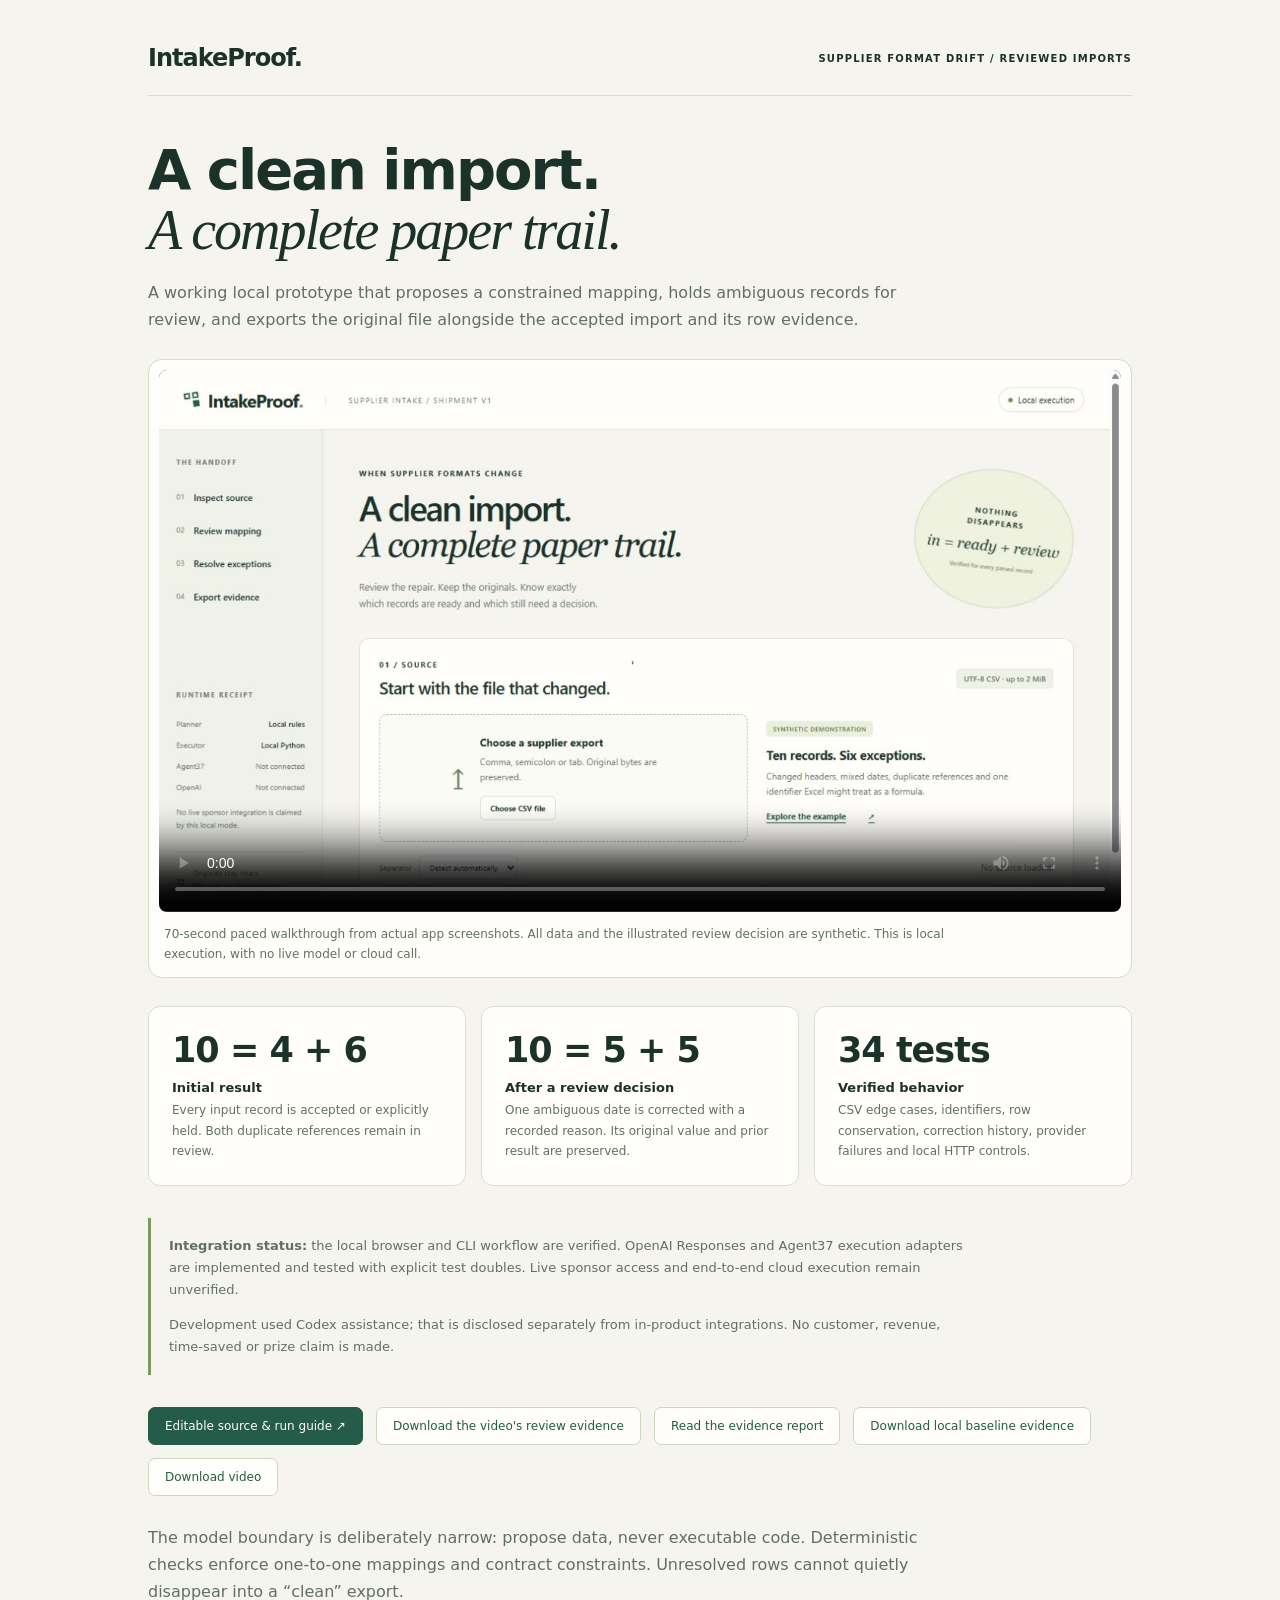
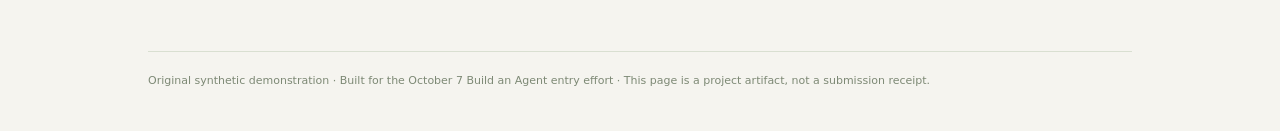
==== docs/index.html @ 874fb543 "Build IntakeProof local workflow with reviewed evidence and bounded provider adapters" ====
<!doctype html>
<html lang="en"><head><meta charset="utf-8"><meta name="viewport" content="width=device-width,initial-scale=1"><title>IntakeProof — demo and evidence</title><style>
:root{font-family:"Segoe UI",system-ui,sans-serif;color:#1b322a;background:#f5f4ef}*{box-sizing:border-box}body{max-width:1040px;margin:0 auto;padding:44px 28px}header{display:flex;justify-content:space-between;align-items:center;font-size:13px;padding-bottom:23px;border-bottom:1px solid #d9dfd1}.brand{font-size:24px;font-weight:750;letter-spacing:-1px}a{color:#245c49;text-underline-offset:4px}h1{font-size:clamp(34px,5vw,56px);line-height:1.07;letter-spacing:-2px;max-width:760px;margin:44px 0 18px}h1 em{font-family:Georgia,serif;font-weight:400}p{line-height:1.7;max-width:800px;color:#61715f}.tag{font-size:10px;letter-spacing:1.2px;font-weight:700}.player{border:1px solid #d2ddc7;border-radius:14px;background:#fffefa;padding:10px;margin-top:26px}video{display:block;width:100%;border-radius:8px;background:#172e25}.caption{font-size:12px;margin:12px 5px 3px}.grid{display:grid;grid-template-columns:repeat(3,1fr);gap:15px;margin:28px 0}.card{background:#fffefa;border:1px solid #d9dfd1;border-radius:12px;padding:23px}.card strong{display:block;font-size:35px;letter-spacing:-1px}.card h2{font-size:13px;margin:10px 0 5px}.card p{font-size:12px;margin:0}.status{border-left:3px solid #7c995e;padding:4px 18px;margin:32px 0}.status p{font-size:13px}.links{display:flex;flex-wrap:wrap;gap:13px;margin:28px 0}.links a{border:1px solid #ccd6c0;border-radius:7px;padding:11px 16px;font-size:12px;text-decoration:none;background:#fffefa}.links a:first-child{background:#245c49;color:white;border-color:#245c49}footer{border-top:1px solid #d9dfd1;padding-top:22px;margin-top:45px;font-size:11px;color:#7d8975}@media(max-width:650px){body{padding:25px 18px}.grid{grid-template-columns:1fr}.card{padding:18px}.card strong{font-size:29px}.links{flex-direction:column}header .tag{font-size:8px;max-width:130px;text-align:right}}
</style></head><body>
<header><span class="brand">IntakeProof.</span><span class="tag">SUPPLIER FORMAT DRIFT / REVIEWED IMPORTS</span></header>
<h1>A clean import.<br><em>A complete paper trail.</em></h1>
<p>A working local prototype that proposes a constrained mapping, holds ambiguous records for review, and exports the original file alongside the accepted import and its row evidence.</p>
<div class="player"><video controls preload="metadata" poster="assets/start.jpg"><source src="demo.mp4" type="video/mp4">Your browser cannot play this video. <a href="demo.mp4">Download the walkthrough.</a></video><p class="caption">70-second paced walkthrough from actual app screenshots. All data and the illustrated review decision are synthetic. This is local execution, with no live model or cloud call.</p></div>
<div class="grid"><div class="card"><strong>10 = 4 + 6</strong><h2>Initial result</h2><p>Every input record is accepted or explicitly held. Both duplicate references remain in review.</p></div><div class="card"><strong>10 = 5 + 5</strong><h2>After a review decision</h2><p>One ambiguous date is corrected with a recorded reason. Its original value and prior result are preserved.</p></div><div class="card"><strong>34 tests</strong><h2>Verified behavior</h2><p>CSV edge cases, identifiers, row conservation, correction history, provider failures and local HTTP controls.</p></div></div>
<div class="status"><p><strong>Integration status:</strong> the local browser and CLI workflow are verified. OpenAI Responses and Agent37 execution adapters are implemented and tested with explicit test doubles. Live sponsor access and end-to-end cloud execution remain unverified.</p><p>Development used Codex assistance; that is disclosed separately from in-product integrations. No customer, revenue, time-saved or prize claim is made.</p></div>
<div class="links"><a href="https://github.com/hera-user/intakeproof">Editable source & run guide ↗</a><a href="assets/reviewed-evidence.zip">Download the video's review evidence</a><a href="assets/report.html">Read the evidence report</a><a href="assets/baseline-evidence.zip">Download local baseline evidence</a><a href="demo.mp4">Download video</a></div>
<p>The model boundary is deliberately narrow: propose data, never executable code. Deterministic checks enforce one-to-one mappings and contract constraints. Unresolved rows cannot quietly disappear into a “clean” export.</p>
<footer>Original synthetic demonstration · Built for the October 7 Build an Agent entry effort · This page is a project artifact, not a submission receipt.</footer>
</body></html>
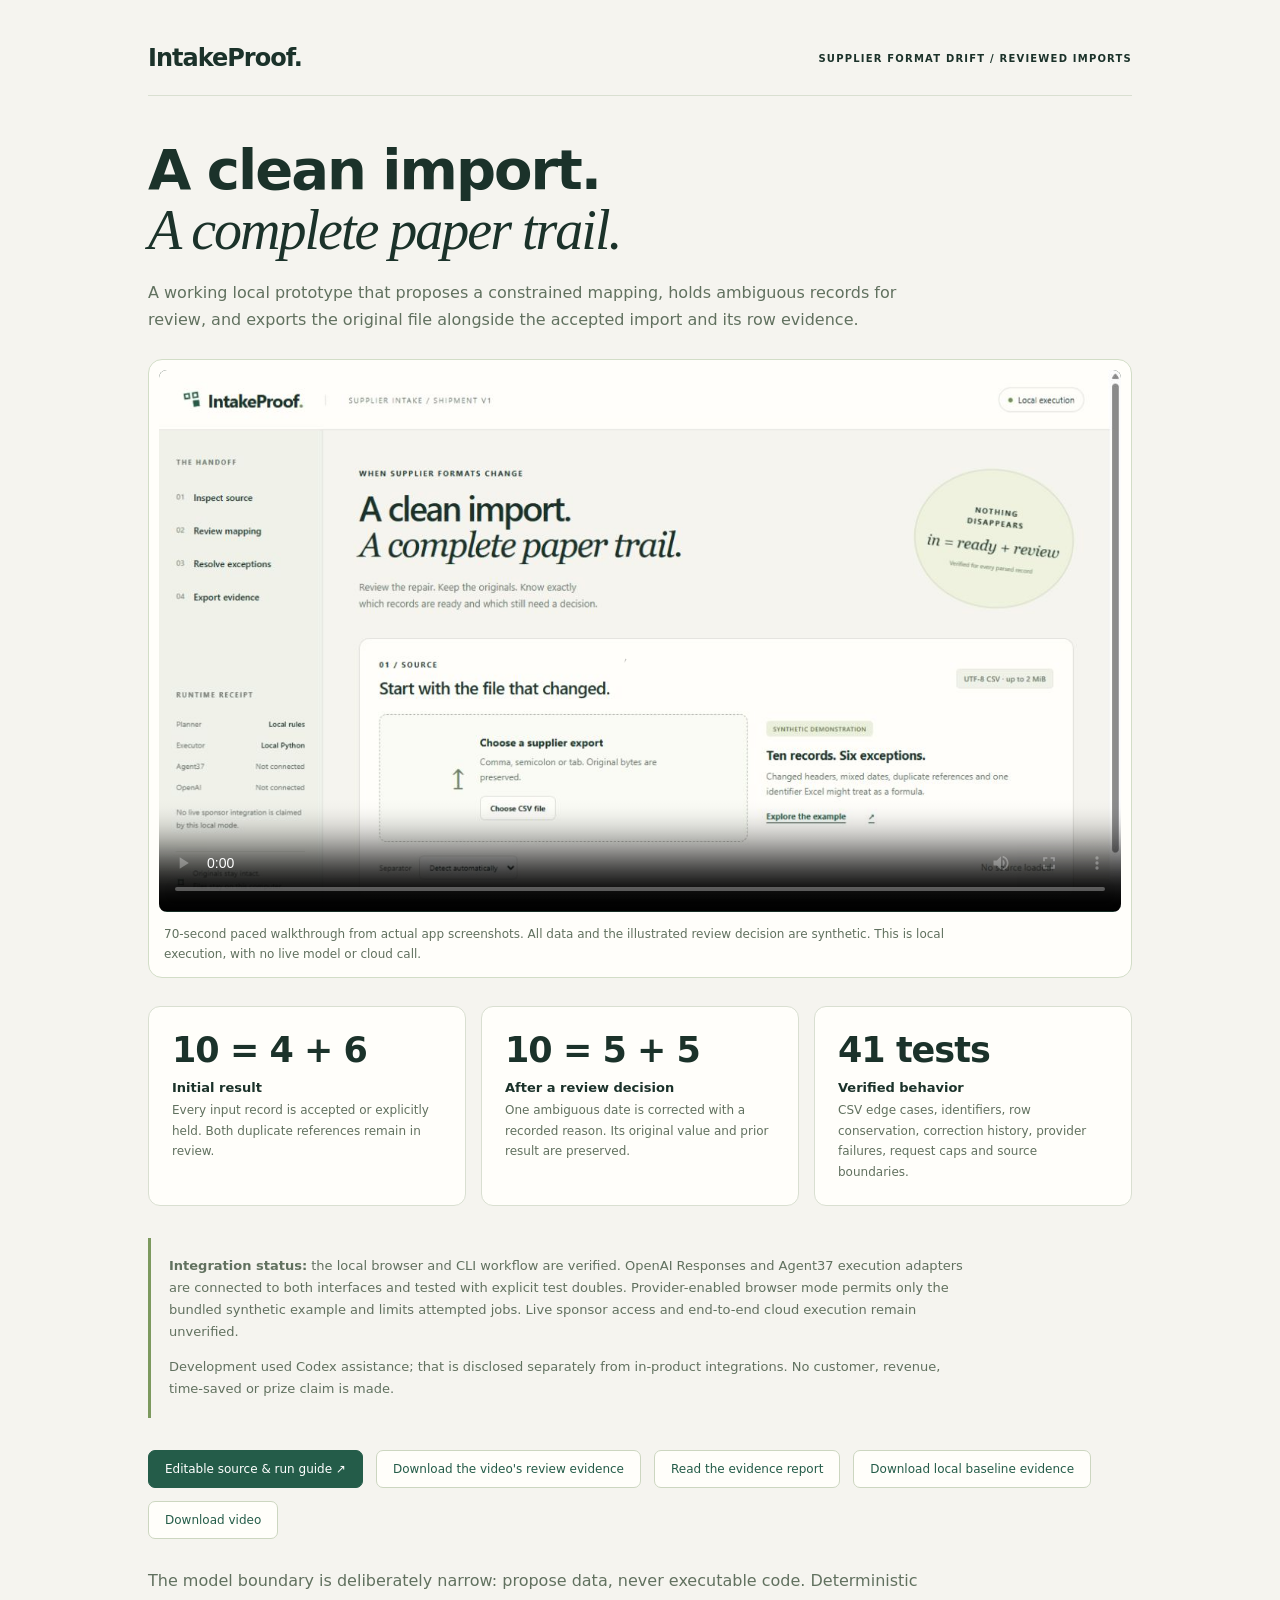
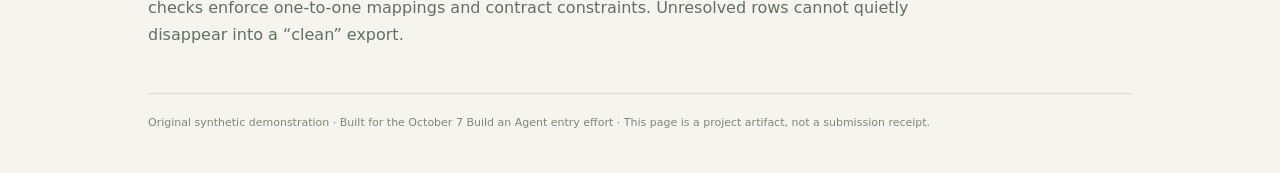
==== commit 53825ef6: "Connect bounded provider execution to the browser review flow" ====
--- a/docs/index.html
+++ b/docs/index.html
@@ -6,8 +6,8 @@
 <h1>A clean import.<br><em>A complete paper trail.</em></h1>
 <p>A working local prototype that proposes a constrained mapping, holds ambiguous records for review, and exports the original file alongside the accepted import and its row evidence.</p>
 <div class="player"><video controls preload="metadata" poster="assets/start.jpg"><source src="demo.mp4" type="video/mp4">Your browser cannot play this video. <a href="demo.mp4">Download the walkthrough.</a></video><p class="caption">70-second paced walkthrough from actual app screenshots. All data and the illustrated review decision are synthetic. This is local execution, with no live model or cloud call.</p></div>
-<div class="grid"><div class="card"><strong>10 = 4 + 6</strong><h2>Initial result</h2><p>Every input record is accepted or explicitly held. Both duplicate references remain in review.</p></div><div class="card"><strong>10 = 5 + 5</strong><h2>After a review decision</h2><p>One ambiguous date is corrected with a recorded reason. Its original value and prior result are preserved.</p></div><div class="card"><strong>34 tests</strong><h2>Verified behavior</h2><p>CSV edge cases, identifiers, row conservation, correction history, provider failures and local HTTP controls.</p></div></div>
-<div class="status"><p><strong>Integration status:</strong> the local browser and CLI workflow are verified. OpenAI Responses and Agent37 execution adapters are implemented and tested with explicit test doubles. Live sponsor access and end-to-end cloud execution remain unverified.</p><p>Development used Codex assistance; that is disclosed separately from in-product integrations. No customer, revenue, time-saved or prize claim is made.</p></div>
+<div class="grid"><div class="card"><strong>10 = 4 + 6</strong><h2>Initial result</h2><p>Every input record is accepted or explicitly held. Both duplicate references remain in review.</p></div><div class="card"><strong>10 = 5 + 5</strong><h2>After a review decision</h2><p>One ambiguous date is corrected with a recorded reason. Its original value and prior result are preserved.</p></div><div class="card"><strong>41 tests</strong><h2>Verified behavior</h2><p>CSV edge cases, identifiers, row conservation, correction history, provider failures, request caps and source boundaries.</p></div></div>
+<div class="status"><p><strong>Integration status:</strong> the local browser and CLI workflow are verified. OpenAI Responses and Agent37 execution adapters are connected to both interfaces and tested with explicit test doubles. Provider-enabled browser mode permits only the bundled synthetic example and limits attempted jobs. Live sponsor access and end-to-end cloud execution remain unverified.</p><p>Development used Codex assistance; that is disclosed separately from in-product integrations. No customer, revenue, time-saved or prize claim is made.</p></div>
 <div class="links"><a href="https://github.com/hera-user/intakeproof">Editable source & run guide ↗</a><a href="assets/reviewed-evidence.zip">Download the video's review evidence</a><a href="assets/report.html">Read the evidence report</a><a href="assets/baseline-evidence.zip">Download local baseline evidence</a><a href="demo.mp4">Download video</a></div>
 <p>The model boundary is deliberately narrow: propose data, never executable code. Deterministic checks enforce one-to-one mappings and contract constraints. Unresolved rows cannot quietly disappear into a “clean” export.</p>
 <footer>Original synthetic demonstration · Built for the October 7 Build an Agent entry effort · This page is a project artifact, not a submission receipt.</footer>
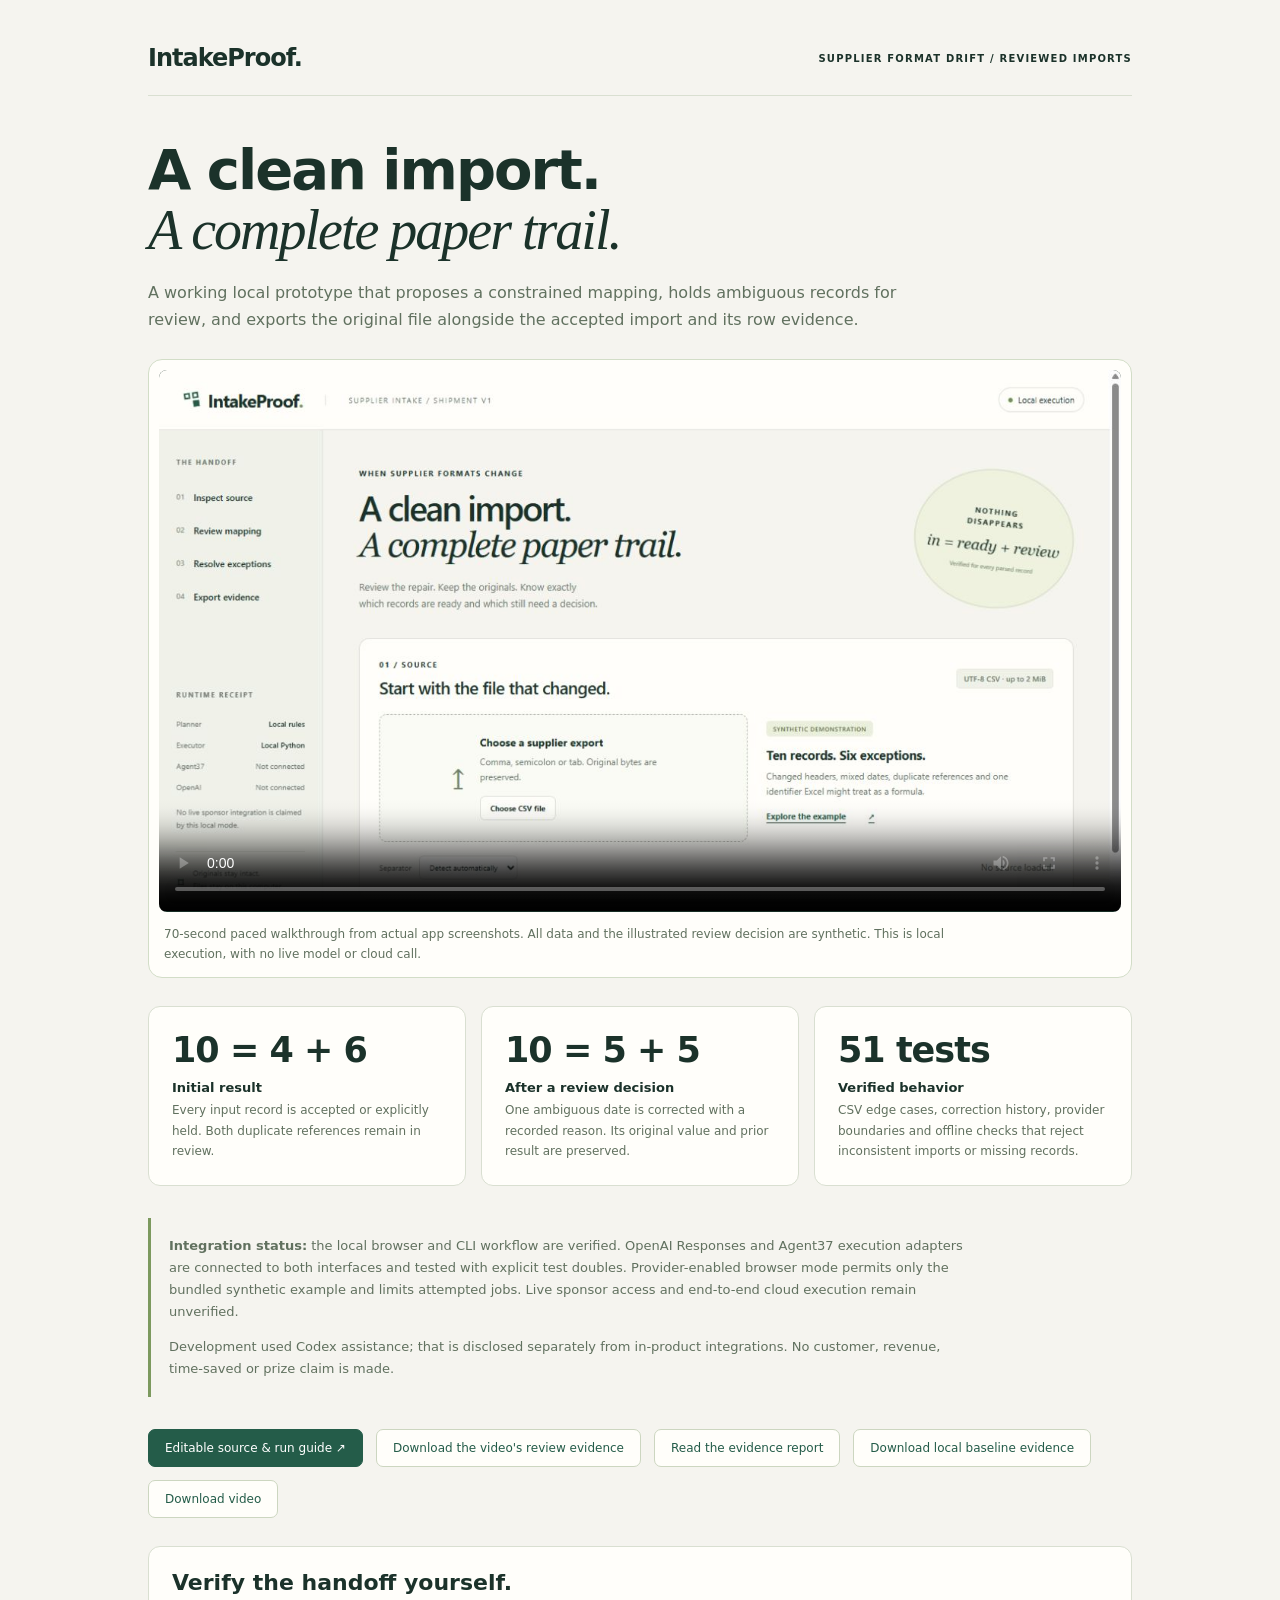
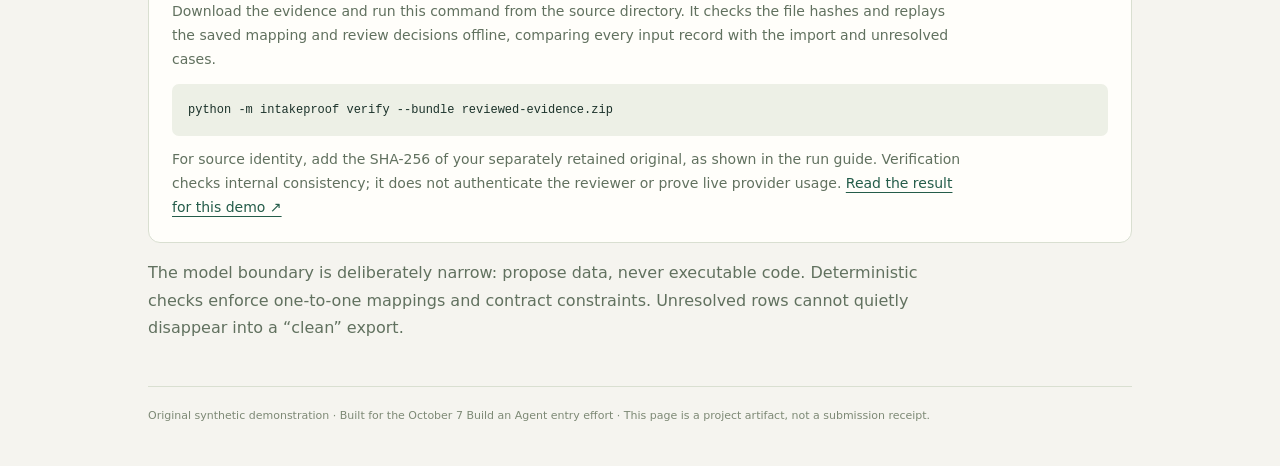
==== commit 5764b919: "Verify exported evidence through offline replay" ====
--- a/docs/index.html
+++ b/docs/index.html
@@ -1,14 +1,15 @@
 <!doctype html>
 <html lang="en"><head><meta charset="utf-8"><meta name="viewport" content="width=device-width,initial-scale=1"><title>IntakeProof — demo and evidence</title><style>
 :root{font-family:"Segoe UI",system-ui,sans-serif;color:#1b322a;background:#f5f4ef}*{box-sizing:border-box}body{max-width:1040px;margin:0 auto;padding:44px 28px}header{display:flex;justify-content:space-between;align-items:center;font-size:13px;padding-bottom:23px;border-bottom:1px solid #d9dfd1}.brand{font-size:24px;font-weight:750;letter-spacing:-1px}a{color:#245c49;text-underline-offset:4px}h1{font-size:clamp(34px,5vw,56px);line-height:1.07;letter-spacing:-2px;max-width:760px;margin:44px 0 18px}h1 em{font-family:Georgia,serif;font-weight:400}p{line-height:1.7;max-width:800px;color:#61715f}.tag{font-size:10px;letter-spacing:1.2px;font-weight:700}.player{border:1px solid #d2ddc7;border-radius:14px;background:#fffefa;padding:10px;margin-top:26px}video{display:block;width:100%;border-radius:8px;background:#172e25}.caption{font-size:12px;margin:12px 5px 3px}.grid{display:grid;grid-template-columns:repeat(3,1fr);gap:15px;margin:28px 0}.card{background:#fffefa;border:1px solid #d9dfd1;border-radius:12px;padding:23px}.card strong{display:block;font-size:35px;letter-spacing:-1px}.card h2{font-size:13px;margin:10px 0 5px}.card p{font-size:12px;margin:0}.status{border-left:3px solid #7c995e;padding:4px 18px;margin:32px 0}.status p{font-size:13px}.links{display:flex;flex-wrap:wrap;gap:13px;margin:28px 0}.links a{border:1px solid #ccd6c0;border-radius:7px;padding:11px 16px;font-size:12px;text-decoration:none;background:#fffefa}.links a:first-child{background:#245c49;color:white;border-color:#245c49}footer{border-top:1px solid #d9dfd1;padding-top:22px;margin-top:45px;font-size:11px;color:#7d8975}@media(max-width:650px){body{padding:25px 18px}.grid{grid-template-columns:1fr}.card{padding:18px}.card strong{font-size:29px}.links{flex-direction:column}header .tag{font-size:8px;max-width:130px;text-align:right}}
-</style></head><body>
+.verification h2{font-size:22px;margin-top:0}.verification p{font-size:14px}.verification pre{padding:16px;background:#edf0e6;border-radius:7px;white-space:pre-wrap;overflow-wrap:anywhere;font-size:12px;line-height:1.7}</style></head><body>
 <header><span class="brand">IntakeProof.</span><span class="tag">SUPPLIER FORMAT DRIFT / REVIEWED IMPORTS</span></header>
 <h1>A clean import.<br><em>A complete paper trail.</em></h1>
 <p>A working local prototype that proposes a constrained mapping, holds ambiguous records for review, and exports the original file alongside the accepted import and its row evidence.</p>
 <div class="player"><video controls preload="metadata" poster="assets/start.jpg"><source src="demo.mp4" type="video/mp4">Your browser cannot play this video. <a href="demo.mp4">Download the walkthrough.</a></video><p class="caption">70-second paced walkthrough from actual app screenshots. All data and the illustrated review decision are synthetic. This is local execution, with no live model or cloud call.</p></div>
-<div class="grid"><div class="card"><strong>10 = 4 + 6</strong><h2>Initial result</h2><p>Every input record is accepted or explicitly held. Both duplicate references remain in review.</p></div><div class="card"><strong>10 = 5 + 5</strong><h2>After a review decision</h2><p>One ambiguous date is corrected with a recorded reason. Its original value and prior result are preserved.</p></div><div class="card"><strong>41 tests</strong><h2>Verified behavior</h2><p>CSV edge cases, identifiers, row conservation, correction history, provider failures, request caps and source boundaries.</p></div></div>
+<div class="grid"><div class="card"><strong>10 = 4 + 6</strong><h2>Initial result</h2><p>Every input record is accepted or explicitly held. Both duplicate references remain in review.</p></div><div class="card"><strong>10 = 5 + 5</strong><h2>After a review decision</h2><p>One ambiguous date is corrected with a recorded reason. Its original value and prior result are preserved.</p></div><div class="card"><strong>51 tests</strong><h2>Verified behavior</h2><p>CSV edge cases, correction history, provider boundaries and offline checks that reject inconsistent imports or missing records.</p></div></div>
 <div class="status"><p><strong>Integration status:</strong> the local browser and CLI workflow are verified. OpenAI Responses and Agent37 execution adapters are connected to both interfaces and tested with explicit test doubles. Provider-enabled browser mode permits only the bundled synthetic example and limits attempted jobs. Live sponsor access and end-to-end cloud execution remain unverified.</p><p>Development used Codex assistance; that is disclosed separately from in-product integrations. No customer, revenue, time-saved or prize claim is made.</p></div>
 <div class="links"><a href="https://github.com/hera-user/intakeproof">Editable source & run guide ↗</a><a href="assets/reviewed-evidence.zip">Download the video's review evidence</a><a href="assets/report.html">Read the evidence report</a><a href="assets/baseline-evidence.zip">Download local baseline evidence</a><a href="demo.mp4">Download video</a></div>
+<section class="card verification"><h2>Verify the handoff yourself.</h2><p>Download the evidence and run this command from the source directory. It checks the file hashes and replays the saved mapping and review decisions offline, comparing every input record with the import and unresolved cases.</p><pre><code>python -m intakeproof verify --bundle reviewed-evidence.zip</code></pre><p>For source identity, add the SHA-256 of your separately retained original, as shown in the run guide. Verification checks internal consistency; it does not authenticate the reviewer or prove live provider usage. <a href="assets/verification.json">Read the result for this demo ↗</a></p></section>
 <p>The model boundary is deliberately narrow: propose data, never executable code. Deterministic checks enforce one-to-one mappings and contract constraints. Unresolved rows cannot quietly disappear into a “clean” export.</p>
 <footer>Original synthetic demonstration · Built for the October 7 Build an Agent entry effort · This page is a project artifact, not a submission receipt.</footer>
 </body></html>
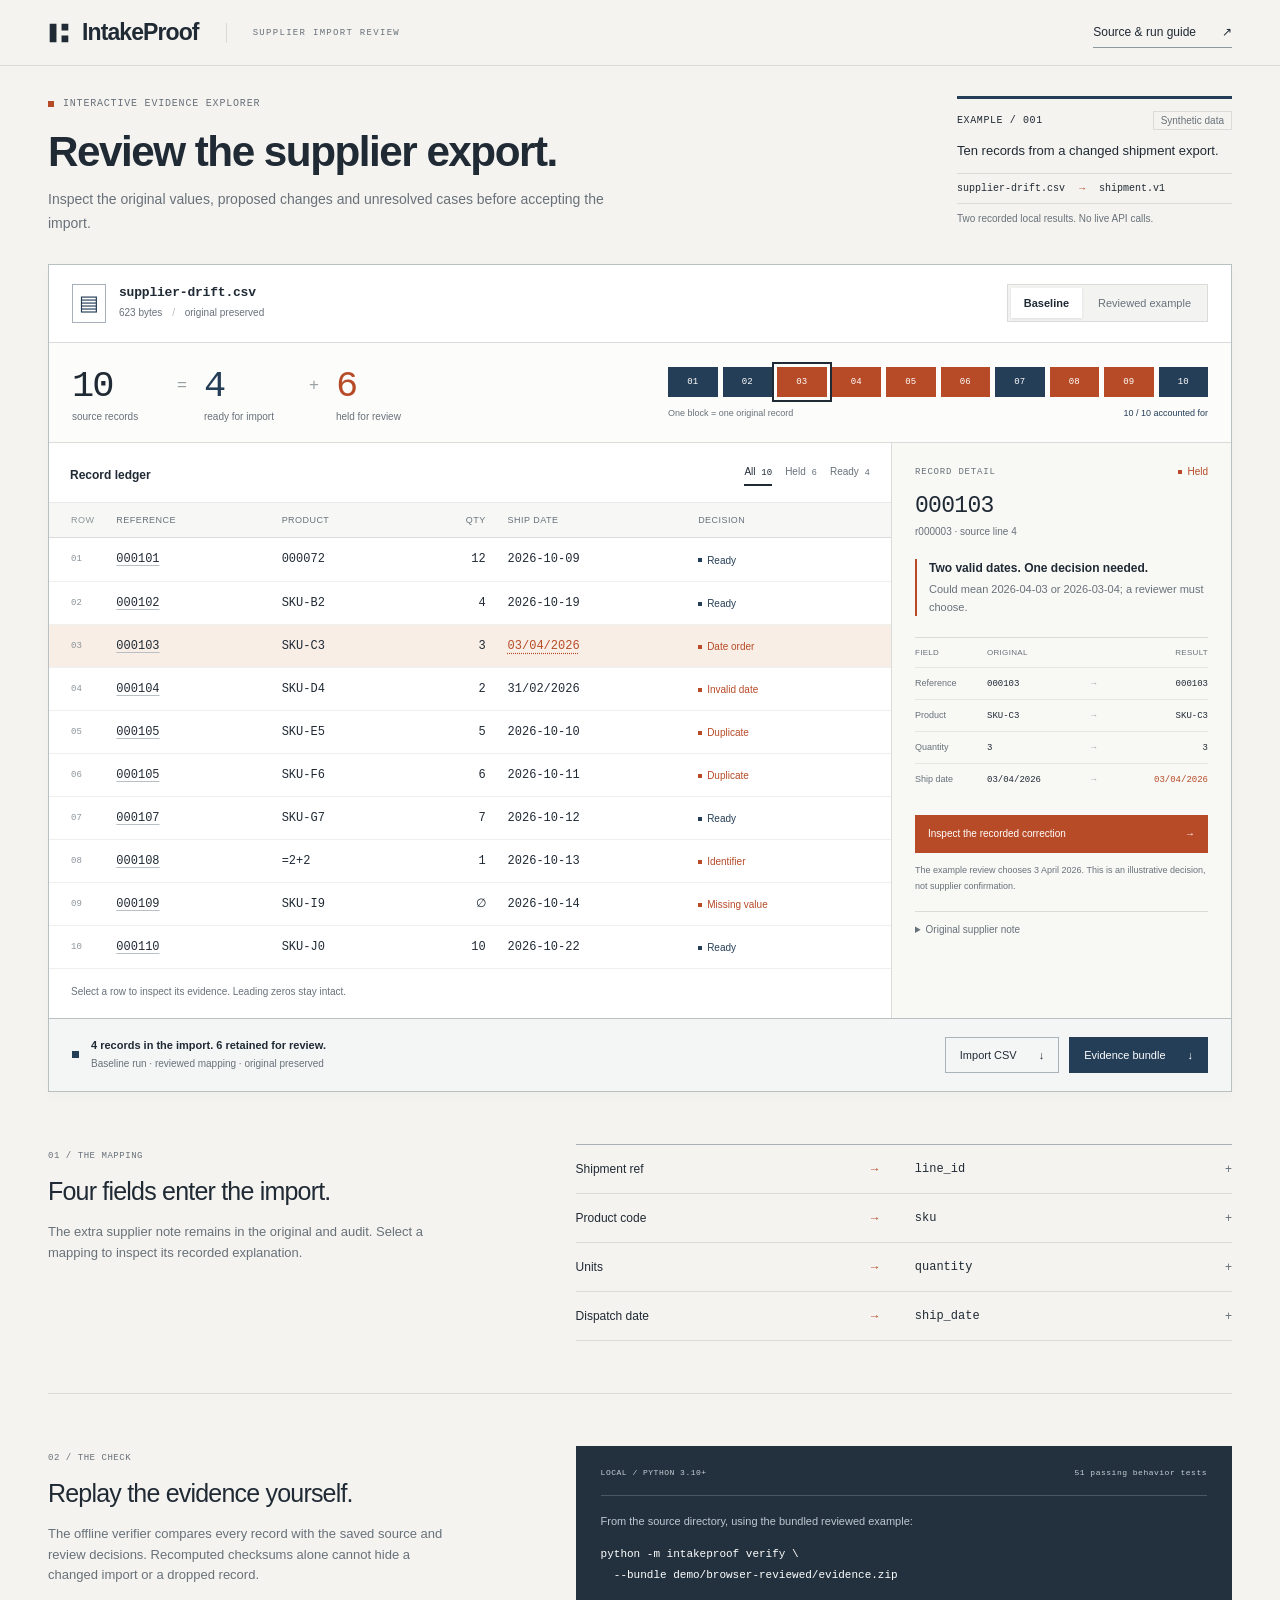
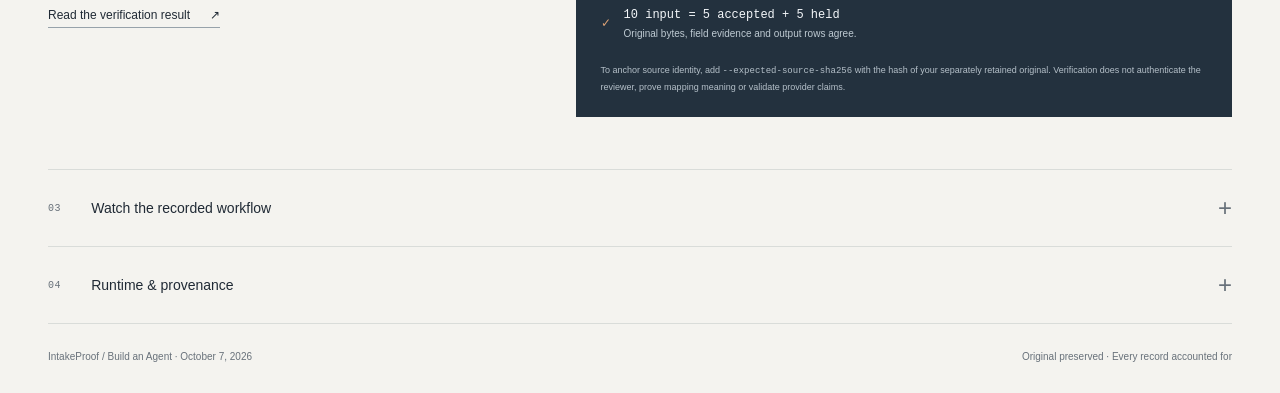
==== commit 286166ba: "Make recorded supplier evidence explorable by record and review decision" ====
--- a/docs/index.html
+++ b/docs/index.html
@@ -1,15 +1,54 @@
 <!doctype html>
-<html lang="en"><head><meta charset="utf-8"><meta name="viewport" content="width=device-width,initial-scale=1"><title>IntakeProof — demo and evidence</title><style>
-:root{font-family:"Segoe UI",system-ui,sans-serif;color:#1b322a;background:#f5f4ef}*{box-sizing:border-box}body{max-width:1040px;margin:0 auto;padding:44px 28px}header{display:flex;justify-content:space-between;align-items:center;font-size:13px;padding-bottom:23px;border-bottom:1px solid #d9dfd1}.brand{font-size:24px;font-weight:750;letter-spacing:-1px}a{color:#245c49;text-underline-offset:4px}h1{font-size:clamp(34px,5vw,56px);line-height:1.07;letter-spacing:-2px;max-width:760px;margin:44px 0 18px}h1 em{font-family:Georgia,serif;font-weight:400}p{line-height:1.7;max-width:800px;color:#61715f}.tag{font-size:10px;letter-spacing:1.2px;font-weight:700}.player{border:1px solid #d2ddc7;border-radius:14px;background:#fffefa;padding:10px;margin-top:26px}video{display:block;width:100%;border-radius:8px;background:#172e25}.caption{font-size:12px;margin:12px 5px 3px}.grid{display:grid;grid-template-columns:repeat(3,1fr);gap:15px;margin:28px 0}.card{background:#fffefa;border:1px solid #d9dfd1;border-radius:12px;padding:23px}.card strong{display:block;font-size:35px;letter-spacing:-1px}.card h2{font-size:13px;margin:10px 0 5px}.card p{font-size:12px;margin:0}.status{border-left:3px solid #7c995e;padding:4px 18px;margin:32px 0}.status p{font-size:13px}.links{display:flex;flex-wrap:wrap;gap:13px;margin:28px 0}.links a{border:1px solid #ccd6c0;border-radius:7px;padding:11px 16px;font-size:12px;text-decoration:none;background:#fffefa}.links a:first-child{background:#245c49;color:white;border-color:#245c49}footer{border-top:1px solid #d9dfd1;padding-top:22px;margin-top:45px;font-size:11px;color:#7d8975}@media(max-width:650px){body{padding:25px 18px}.grid{grid-template-columns:1fr}.card{padding:18px}.card strong{font-size:29px}.links{flex-direction:column}header .tag{font-size:8px;max-width:130px;text-align:right}}
-.verification h2{font-size:22px;margin-top:0}.verification p{font-size:14px}.verification pre{padding:16px;background:#edf0e6;border-radius:7px;white-space:pre-wrap;overflow-wrap:anywhere;font-size:12px;line-height:1.7}</style></head><body>
-<header><span class="brand">IntakeProof.</span><span class="tag">SUPPLIER FORMAT DRIFT / REVIEWED IMPORTS</span></header>
-<h1>A clean import.<br><em>A complete paper trail.</em></h1>
-<p>A working local prototype that proposes a constrained mapping, holds ambiguous records for review, and exports the original file alongside the accepted import and its row evidence.</p>
-<div class="player"><video controls preload="metadata" poster="assets/start.jpg"><source src="demo.mp4" type="video/mp4">Your browser cannot play this video. <a href="demo.mp4">Download the walkthrough.</a></video><p class="caption">70-second paced walkthrough from actual app screenshots. All data and the illustrated review decision are synthetic. This is local execution, with no live model or cloud call.</p></div>
-<div class="grid"><div class="card"><strong>10 = 4 + 6</strong><h2>Initial result</h2><p>Every input record is accepted or explicitly held. Both duplicate references remain in review.</p></div><div class="card"><strong>10 = 5 + 5</strong><h2>After a review decision</h2><p>One ambiguous date is corrected with a recorded reason. Its original value and prior result are preserved.</p></div><div class="card"><strong>51 tests</strong><h2>Verified behavior</h2><p>CSV edge cases, correction history, provider boundaries and offline checks that reject inconsistent imports or missing records.</p></div></div>
-<div class="status"><p><strong>Integration status:</strong> the local browser and CLI workflow are verified. OpenAI Responses and Agent37 execution adapters are connected to both interfaces and tested with explicit test doubles. Provider-enabled browser mode permits only the bundled synthetic example and limits attempted jobs. Live sponsor access and end-to-end cloud execution remain unverified.</p><p>Development used Codex assistance; that is disclosed separately from in-product integrations. No customer, revenue, time-saved or prize claim is made.</p></div>
-<div class="links"><a href="https://github.com/hera-user/intakeproof">Editable source & run guide ↗</a><a href="assets/reviewed-evidence.zip">Download the video's review evidence</a><a href="assets/report.html">Read the evidence report</a><a href="assets/baseline-evidence.zip">Download local baseline evidence</a><a href="demo.mp4">Download video</a></div>
-<section class="card verification"><h2>Verify the handoff yourself.</h2><p>Download the evidence and run this command from the source directory. It checks the file hashes and replays the saved mapping and review decisions offline, comparing every input record with the import and unresolved cases.</p><pre><code>python -m intakeproof verify --bundle reviewed-evidence.zip</code></pre><p>For source identity, add the SHA-256 of your separately retained original, as shown in the run guide. Verification checks internal consistency; it does not authenticate the reviewer or prove live provider usage. <a href="assets/verification.json">Read the result for this demo ↗</a></p></section>
-<p>The model boundary is deliberately narrow: propose data, never executable code. Deterministic checks enforce one-to-one mappings and contract constraints. Unresolved rows cannot quietly disappear into a “clean” export.</p>
-<footer>Original synthetic demonstration · Built for the October 7 Build an Agent entry effort · This page is a project artifact, not a submission receipt.</footer>
-</body></html>
+<html lang="en">
+<head>
+  <meta charset="utf-8">
+  <meta name="viewport" content="width=device-width,initial-scale=1">
+  <meta name="description" content="Inspect an actual supplier-import repair: ten source records, a reviewed mapping, unresolved exceptions and downloadable evidence.">
+  <title>IntakeProof — supplier import review</title>
+  <link rel="stylesheet" href="explorer.css?v=0.4.0">
+  <script src="explorer.js?v=0.4.0" defer></script>
+</head>
+<body>
+  <header class="masthead">
+    <a class="wordmark" href="./" aria-label="IntakeProof home"><svg width="26" height="28" viewBox="0 0 26 28" fill="none" aria-hidden="true"><path d="M2 3h8v22H2zM16 3h8v8h-8zM16 17h8v8h-8z" fill="currentColor"/></svg>IntakeProof</a>
+    <span class="masthead-note">SUPPLIER IMPORT REVIEW</span>
+    <a class="source-link" href="https://github.com/hera-user/intakeproof">Source & run guide <span aria-hidden="true">↗</span></a>
+  </header>
+  <main>
+    <section class="intro" aria-labelledby="page-title">
+      <div><p class="overline"><span class="signal"></span> Interactive evidence explorer</p><h1 id="page-title">Review the supplier export.</h1><p class="lede">Inspect the original values, proposed changes and unresolved cases before accepting the import.</p></div>
+      <div class="specimen"><div class="specimen-heading"><span class="mono">EXAMPLE / 001</span><span class="specimen-tag">Synthetic data</span></div><p>Ten records from a changed shipment export.</p><div class="specimen-files"><span>supplier-drift.csv</span><span aria-hidden="true">↓</span><span>shipment.v1</span></div><div class="specimen-foot">Two recorded local results. No live API calls.</div></div>
+    </section>
+    <section class="workbench" aria-labelledby="workbench-title">
+      <div class="workbench-top"><div class="batch-title"><span class="file-glyph" aria-hidden="true">▤</span><div><h2 id="workbench-title">supplier-drift.csv</h2><p>623 bytes <span aria-hidden="true">/</span> original preserved</p></div></div><div class="run-switch" role="group" aria-label="Recorded result"><button id="mode-baseline" type="button" aria-pressed="true">Baseline</button><button id="mode-reviewed" type="button" aria-pressed="false">Reviewed example</button></div></div>
+      <div id="load-error" class="load-error" role="alert" hidden>The recorded evidence could not be loaded. <a href="assets/reviewed-evidence.zip">Download the evidence ZIP</a> or use the source guide above.</div>
+      <div id="explorer-content" aria-busy="true">
+        <div class="accounting">
+          <div class="equation"><div><strong id="total-count">10</strong><span>source records</span></div><b aria-hidden="true">=</b><div class="ready-count"><strong id="ready-count">—</strong><span>ready for import</span></div><b aria-hidden="true">+</b><div class="held-count"><strong id="held-count">—</strong><span>held for review</span></div></div>
+          <div class="record-strip-wrap"><div id="record-strip" class="record-strip" aria-label="All ten source records"></div><div class="strip-legend"><span>One block = one original record</span><span id="accounting-status" aria-live="polite">Loading recorded evidence…</span></div></div>
+        </div>
+        <div class="review-layout">
+          <div class="ledger">
+            <div class="ledger-toolbar"><h3>Record ledger</h3><div class="filters" role="group" aria-label="Filter records"><button type="button" data-filter="all" aria-pressed="true">All <span id="filter-all">10</span></button><button type="button" data-filter="review" aria-pressed="false">Held <span id="filter-review">—</span></button><button type="button" data-filter="accepted" aria-pressed="false">Ready <span id="filter-ready">—</span></button></div></div>
+            <div class="table-scroll"><table class="ledger-table"><caption class="sr-only">Select a source record to inspect its original values, transformation and review evidence.</caption><thead><tr><th scope="col">Row</th><th scope="col">Reference</th><th scope="col">Product</th><th scope="col" class="numeric">Qty</th><th scope="col">Ship date</th><th scope="col">Decision</th></tr></thead><tbody id="ledger-body"></tbody></table></div>
+            <p class="ledger-note">Select a row to inspect its evidence. Leading zeros stay intact.</p>
+          </div>
+          <aside class="inspector" aria-labelledby="inspector-title">
+            <div class="inspector-top"><span class="overline">Record detail</span><span id="selected-status" class="decision held">Held</span></div>
+            <h3 id="inspector-title">Inspect a record</h3><p id="selected-location" class="inspector-location"></p>
+            <div id="issue-summary" class="issue-summary"></div><div id="field-comparison" class="field-comparison"></div><div id="recorded-decision" class="recorded-decision" hidden></div>
+            <button id="show-correction" type="button" class="action-button" hidden>Inspect the recorded correction <span aria-hidden="true">→</span></button>
+            <p id="correction-context" class="inspector-foot"></p><details class="source-note"><summary>Original supplier note</summary><p id="supplier-note"></p></details>
+          </aside>
+        </div>
+        <div class="export-bar"><div><span class="export-dot" aria-hidden="true"></span><p><strong id="export-heading">Recorded evidence</strong><span id="export-description">Original + import + unresolved records + audit</span></p></div><div class="export-actions"><a id="import-link" class="quiet-button" href="assets/baseline-import.csv" download>Import CSV <span aria-hidden="true">↓</span></a><a id="bundle-link" class="solid-button" href="assets/baseline-evidence.zip" download>Evidence bundle <span aria-hidden="true">↓</span></a></div></div>
+      </div>
+    </section>
+    <section class="mapping-section" aria-labelledby="mapping-title"><div class="section-label"><span class="mono">01 / THE MAPPING</span><h2 id="mapping-title">Four fields enter the import.</h2><p>The extra supplier note remains in the original and audit. Select a mapping to inspect its recorded explanation.</p></div><div id="mapping-list" class="mapping-list"></div></section>
+    <section class="verification-section" aria-labelledby="verification-title"><div class="section-label"><span class="mono">02 / THE CHECK</span><h2 id="verification-title">Replay the evidence yourself.</h2><p>The offline verifier compares every record with the saved source and review decisions. Recomputed checksums alone cannot hide a changed import or a dropped record.</p><a href="assets/verification.json" class="text-link">Read the verification result <span aria-hidden="true">↗</span></a></div><div class="terminal"><div class="terminal-title"><span>LOCAL / PYTHON 3.10+</span><span>51 passing behavior tests</span></div><p>From the source directory, using the bundled reviewed example:</p><pre><code>python -m intakeproof verify \
+  --bundle demo/browser-reviewed/evidence.zip</code></pre><div class="terminal-result"><span aria-hidden="true">✓</span><div>10 input = 5 accepted + 5 held<small>Original bytes, field evidence and output rows agree.</small></div></div><p class="terminal-note">To anchor source identity, add <code>--expected-source-sha256</code> with the hash of your separately retained original. Verification does not authenticate the reviewer, prove mapping meaning or validate provider claims.</p></div></section>
+    <section class="details-section"><details class="project-details"><summary><span><span class="mono">03</span> Watch the recorded workflow</span><span class="details-plus" aria-hidden="true">+</span></summary><div class="details-content"><video controls preload="none" poster="assets/start.jpg"><source src="demo.mp4" type="video/mp4"><a href="demo.mp4">Download the walkthrough</a></video><p>A 70-second paced walkthrough of actual app screenshots from the earlier interface. Synthetic data, local execution and an illustrative review decision. The downloadable reviewed evidence matches the video; this is not a continuous screen recording.</p></div></details><details class="project-details"><summary><span><span class="mono">04</span> Runtime & provenance</span><span class="details-plus" aria-hidden="true">+</span></summary><div class="details-content provenance"><div><h3>What is running here</h3><p>This page explores saved results from the local Python app. Switching views does not call a model, run a new import or record a new review decision. The baseline is a separate local run of the same original file; each bundle retains its actual run identity.</p><p>OpenAI Responses and Agent37 Cloud adapters are implemented and tested with explicit doubles. Actual sponsor API calls remain unverified. Codex assisted development.</p></div><div><h3>Original source</h3><a href="assets/original.csv" download class="text-link">Download the synthetic CSV ↓</a><p class="mono hash">96c98a6f890f86904a0395f217412170a00732e16bcb4e03bd4a99a0867fa105</p><p id="run-identity" class="mono hash"></p><p class="small">Example file: 623 bytes · 10 logical records.</p></div></div></details></section>
+    <footer><span>IntakeProof <span class="muted">/</span> Build an Agent · October 7, 2026</span><span>Original preserved · Every record accounted for</span></footer>
+  </main>
+</body>
+</html>
--- a/docs/explorer.css
+++ b/docs/explorer.css
@@ -0,0 +1,20 @@
+:root{--ink:#202a35;--muted:#68717a;--paper:#f4f3ef;--white:#fff;--line:#d9dcd9;--navy:#253e57;--rust:#b74b27;--held-bg:#f8eee6;--ready-bg:#edf2f5;--mono:"Cascadia Code","SFMono-Regular",Consolas,monospace;font-family:"Segoe UI Variable Text","Segoe UI",Arial,sans-serif;color:var(--ink);background:var(--paper);font-synthesis:none}
+*{box-sizing:border-box}body{margin:0}a{color:inherit}button,input,select{font:inherit}button,a,summary{-webkit-tap-highlight-color:transparent}button,summary{cursor:pointer}button{border:0}button:focus-visible,a:focus-visible,summary:focus-visible{outline:3px solid #c56337;outline-offset:4px}button:disabled{cursor:wait;opacity:.6}h1,h2,h3,p{margin:0}p{line-height:1.6}.mono{font-family:var(--mono);font-size:10px;letter-spacing:.06em}.muted{color:var(--muted)}.sr-only{position:absolute;width:1px;height:1px;padding:0;margin:-1px;overflow:hidden;clip:rect(0,0,0,0);white-space:nowrap;border:0}[hidden]{display:none!important}
+.masthead{height:78px;max-width:1440px;margin:auto;padding:0 48px;display:flex;align-items:center;gap:27px;border-bottom:1px solid var(--line)}.wordmark{display:inline-flex;align-items:center;gap:12px;font-size:23px;letter-spacing:-.9px;font-weight:720;text-decoration:none}.wordmark svg{width:22px;height:24px}.masthead-note{font-family:var(--mono);color:var(--muted);font-size:9px;letter-spacing:1.3px;border-left:1px solid var(--line);padding:5px 0 5px 26px}.source-link{margin-left:auto;font-size:12px;text-decoration:none;display:flex;gap:26px;align-items:center;border-bottom:1px solid #8e989f;padding:8px 0}.source-link:hover{color:var(--rust);border-color:var(--rust)}main{max-width:1440px;margin:auto;padding:0 48px}
+.intro{display:flex;justify-content:space-between;align-items:flex-start;gap:60px;padding:60px 0 42px}.overline{font-family:var(--mono);font-size:10px;letter-spacing:.8px;text-transform:uppercase;color:var(--muted);display:flex;align-items:center;gap:9px}.signal{width:6px;height:6px;background:var(--rust)}h1{font-size:clamp(44px,4.3vw,62px);font-weight:590;line-height:1.02;letter-spacing:-2.5px;margin-top:20px}.lede{font-size:15px;color:var(--muted);max-width:465px;margin-top:21px;line-height:1.7}.specimen{margin-top:7px;width:307px;flex-shrink:0;border-top:3px solid var(--navy);padding-top:16px}.specimen-heading{display:flex;align-items:center;justify-content:space-between;gap:15px}.specimen-tag{font-size:10px;color:var(--muted);border:1px solid var(--line);padding:3px 7px}.specimen>p{font-size:18px;font-weight:480;line-height:1.5;margin:20px 0}.specimen-files{font:12px var(--mono);display:flex;align-items:center;gap:14px;padding:13px 0;border-top:1px solid var(--line);border-bottom:1px solid var(--line)}.specimen-files span:nth-child(2){color:var(--rust);transform:rotate(-90deg)}.specimen-foot{font-size:10px;color:var(--muted);padding-top:13px}
+.workbench{border:1px solid #b9c0c2;background:var(--white);box-shadow:0 5px 16px #202a3505}.workbench-top{padding:19px 23px;display:flex;align-items:center;justify-content:space-between;gap:25px;border-bottom:1px solid var(--line)}.batch-title{display:flex;align-items:center;gap:13px}.file-glyph{width:34px;height:39px;border:1px solid #a5b0ba;display:grid;place-items:center;color:var(--navy);font-size:21px}.batch-title h2{font:600 13px var(--mono);letter-spacing:-.2px}.batch-title p{font-size:10px;color:var(--muted);margin-top:5px}.batch-title p span{padding:0 7px;color:#b5bcc1}.run-switch{display:flex;gap:3px;border:1px solid var(--line);padding:3px;background:#f3f4f2}.run-switch button{padding:9px 13px;color:var(--muted);background:transparent;font-size:11px}.run-switch button[aria-pressed=true]{background:var(--white);color:var(--ink);box-shadow:0 1px 3px #202a351c;font-weight:650}.run-switch button:hover{color:var(--ink)}
+.accounting{padding:23px;display:flex;gap:35px;align-items:center;border-bottom:1px solid var(--line);background:#fcfcfa}.equation{display:flex;align-items:center;gap:17px;flex-shrink:0}.equation>div{min-width:88px}.equation strong{font-family:var(--mono);font-size:37px;line-height:1.25;font-weight:400;letter-spacing:-2px;display:block;font-variant-numeric:tabular-nums}.equation span{font-size:10px;color:var(--muted);display:block;margin-top:2px;white-space:nowrap}.equation>b{font-size:17px;font-weight:350;color:#96a0a5;margin-top:-15px}.ready-count strong{color:var(--navy)}.held-count strong{color:var(--rust)}.record-strip-wrap{flex:1;max-width:540px;margin-left:auto}.record-strip{display:flex;gap:5px}.record-block{height:30px;flex:1;background:var(--navy);position:relative;font:9px var(--mono);color:#fff;min-width:15px;padding:0}.record-block.held{background:var(--rust)}.record-block[aria-pressed=true]{outline:2px solid var(--ink);outline-offset:3px}.record-block:hover{filter:brightness(1.18)}.strip-legend{display:flex;justify-content:space-between;gap:12px;font-size:9px;margin-top:11px;color:var(--muted)}.strip-legend span:last-child{color:var(--navy)}
+.review-layout{display:grid;grid-template-columns:minmax(0,1fr) 340px;align-items:stretch}.ledger{min-width:0}.ledger-toolbar{display:flex;align-items:center;justify-content:space-between;gap:15px;padding:20px 21px 16px}.ledger-toolbar h3{font-size:12px;font-weight:650}.filters{display:flex;gap:13px}.filters button{background:none;padding:3px 0 6px;color:var(--muted);font-size:10px;border-bottom:2px solid transparent}.filters button[aria-pressed=true]{color:var(--ink);border-bottom-color:var(--ink)}.filters span{font:9px var(--mono);padding-left:3px}.table-scroll{overflow-x:auto}.ledger-table{width:100%;border-collapse:collapse;text-align:left;white-space:nowrap;font:11px var(--mono);font-variant-numeric:tabular-nums}.ledger-table th{font:500 9px "Segoe UI",sans-serif;text-transform:uppercase;letter-spacing:.45px;color:var(--muted);background:#f7f8f6;border-top:1px solid #e8eae7;border-bottom:1px solid var(--line);padding:12px 11px}.ledger-table td{padding:13px 11px;border-bottom:1px solid #eef0ed;height:43px}.ledger-table th:first-child,.ledger-table td:first-child{padding-left:22px;color:#8b9399;width:47px;font-size:9px}.ledger-table td:last-child{padding-right:20px}.ledger-table .numeric{text-align:right}.ledger-table tr.selected td{background:#f8eee6}.ledger-table tbody tr:hover td{background:#f3f5f4}.ledger-table tbody tr.selected:hover td{background:#f6e9df}.row-select{font:inherit;text-decoration:underline;text-decoration-color:#b8c0c5;text-underline-offset:3px;background:none;color:var(--ink);padding:0;text-align:left}.row-select:hover{color:var(--rust)}.date-ambiguous{color:var(--rust);text-decoration:underline dotted;text-underline-offset:4px}.decision{font:9px "Segoe UI",sans-serif;white-space:nowrap;display:inline-flex;align-items:center;gap:5px}.decision::before{content:"";width:4px;height:4px;background:currentColor;flex-shrink:0}.decision.held{color:var(--rust)}.decision.ready{color:var(--navy)}.ledger-note{font-size:10px;color:var(--muted);padding:15px 22px 18px}.no-results{font-size:11px!important;color:var(--muted)}
+.inspector{background:#f8f8f5;border-left:1px solid var(--line);padding:23px 23px 20px;min-width:0}.inspector-top{display:flex;align-items:center;justify-content:space-between;gap:10px}.inspector-top .overline{font-size:9px}.inspector h3{font:500 23px var(--mono);letter-spacing:-.7px;margin:16px 0 5px}.inspector-location{font-size:10px;color:var(--muted)}.issue-summary{margin:19px 0 21px;padding-left:12px;border-left:2px solid var(--rust)}.issue-summary.ready{border-color:var(--navy)}.issue-summary h4{font-size:12px;line-height:1.5;margin:0 0 4px;font-weight:650}.issue-summary p{font-size:11px;color:var(--muted);line-height:1.6}.field-comparison{border-top:1px solid var(--line)}.field-head,.field-row{display:grid;grid-template-columns:65px minmax(0,1fr) 13px minmax(0,1fr);gap:7px;align-items:baseline}.field-head{padding:10px 0;font-size:8px;text-transform:uppercase;letter-spacing:.3px;color:var(--muted)}.field-head span:last-child{text-align:right}.field-row{padding:10px 0;border-top:1px solid #e5e8e2;font:9px var(--mono)}.field-row .field-name{font:9px "Segoe UI",sans-serif;color:var(--muted)}.field-row .field-value{overflow-wrap:anywhere}.field-row .field-arrow{color:#a0a8ae}.field-row .target{text-align:right}.field-row.changed .target{color:var(--rust);font-weight:700}.field-row.issue .target{color:var(--rust)}.recorded-decision{border:1px solid #c6d1d9;background:#edf2f4;padding:12px;margin-top:18px}.recorded-decision strong{font-size:10px;font-weight:650}.recorded-decision p{font-size:10px;line-height:1.7;margin-top:6px;color:#4c6375}.action-button{width:100%;display:flex;align-items:center;justify-content:space-between;gap:14px;text-align:left;background:var(--rust);color:#fff;padding:12px 13px;font-size:10px;margin-top:20px;line-height:1.4}.action-button:hover{background:#993b1a}.inspector-foot{font-size:9px;line-height:1.7;color:var(--muted);margin-top:10px}.source-note{border-top:1px solid var(--line);padding-top:12px;margin-top:17px;font-size:10px;color:var(--muted)}.source-note summary{font-size:10px}.source-note p{white-space:pre-wrap;overflow-wrap:anywhere;margin-top:10px;line-height:1.65}
+.export-bar{border-top:1px solid #b9c0c2;padding:18px 23px;display:flex;align-items:center;justify-content:space-between;gap:20px;background:#f4f6f5}.export-bar>div:first-child{display:flex;align-items:center;gap:12px}.export-dot{width:7px;height:7px;background:var(--navy)}.export-bar strong{display:block;font-size:11px;font-weight:650}.export-bar p>span{display:block;font-size:10px;color:var(--muted);margin-top:2px}.export-actions{display:flex;align-items:center;gap:10px}.solid-button,.quiet-button{display:inline-flex;align-items:center;justify-content:center;gap:22px;text-decoration:none;font-size:11px;padding:11px 14px;border:1px solid #a8b3bb}.solid-button{background:var(--navy);color:#fff;border-color:var(--navy)}.solid-button:hover{background:#152e46}.quiet-button:hover{background:#e5ebee}.load-error{padding:30px;font-size:13px;color:var(--rust)}
+.mapping-section,.verification-section{display:grid;grid-template-columns:minmax(0,.8fr) minmax(0,1.2fr);gap:90px;padding:52px 0;border-bottom:1px solid var(--line)}.section-label>.mono{color:var(--muted);font-size:9px}.section-label h2{font-size:25px;font-weight:520;line-height:1.25;letter-spacing:-.8px;margin:14px 0 15px;max-width:330px}.section-label p{font-size:13px;color:var(--muted);max-width:400px}.mapping-list{border-top:1px solid #a6afb5}.mapping-item{border-bottom:1px solid var(--line)}.mapping-item summary{list-style:none;display:grid;grid-template-columns:1fr 30px 1fr 24px;gap:16px;align-items:center;padding:17px 0;font-size:12px}.mapping-item summary::-webkit-details-marker{display:none}.mapping-item summary code{font:12px var(--mono)}.mapping-item summary>span:nth-child(2){color:var(--rust)}.mapping-item summary>span:last-child{justify-self:end;color:var(--muted)}.mapping-item[open] summary>span:last-child{transform:rotate(45deg)}.mapping-item p{font-size:11px;line-height:1.65;color:var(--muted);padding:0 25px 16px 0}.text-link{display:inline-flex;align-items:center;gap:20px;font-size:12px;text-decoration:none;border-bottom:1px solid #97a2aa;padding-bottom:5px;margin-top:22px}.text-link:hover{color:var(--rust);border-color:var(--rust)}.terminal{background:#23313e;color:#f4f7fa;padding:22px 25px;min-width:0}.terminal-title{display:flex;justify-content:space-between;gap:15px;font:8px var(--mono);letter-spacing:.5px;color:#c4cdd6;padding-bottom:18px;border-bottom:1px solid #4a5762}.terminal>p{font-size:11px;color:#bdc8d2;margin-top:17px}.terminal pre{font:11px/1.9 var(--mono);white-space:pre-wrap;overflow-wrap:anywhere;margin:14px 0 22px;color:#fff}.terminal-result{display:flex;align-items:center;gap:13px;font:12px var(--mono)}.terminal-result>span{color:#dca276}.terminal-result small{display:block;font:10px "Segoe UI",sans-serif;color:#becad2;margin-top:6px}.terminal .terminal-note{font-size:9px;color:#b5c0c9;margin-top:23px;line-height:1.8}.terminal-note code{font-size:9px;overflow-wrap:anywhere}.project-details{border-bottom:1px solid var(--line)}.project-details>summary{display:flex;align-items:center;justify-content:space-between;list-style:none;font-size:14px;padding:24px 0}.project-details summary::-webkit-details-marker{display:none}.project-details>summary>span:first-child{display:flex;align-items:center;gap:30px}.project-details .mono{font-size:10px;color:var(--muted)}.details-plus{font-size:24px;font-weight:300;color:var(--muted)}.project-details[open] .details-plus{transform:rotate(45deg)}.details-content{padding:2px 0 32px}.details-content video{width:100%;max-width:900px;display:block;background:#202a35}.details-content>p{font-size:12px;color:var(--muted);max-width:800px;margin-top:17px}.provenance{display:grid;grid-template-columns:1fr 1fr;gap:65px}.provenance h3{font-size:13px;margin-bottom:12px}.provenance p{font-size:12px;color:var(--muted);line-height:1.8;margin-top:12px}.provenance .hash{font-size:10px;overflow-wrap:anywhere;letter-spacing:0}.provenance .text-link{margin:0}.provenance .small{font-size:10px}footer{display:flex;justify-content:space-between;gap:24px;padding:27px 0 33px;font-size:10px;color:var(--muted)}
+@media(min-width:1550px){.intro{padding-top:73px;padding-bottom:50px}.review-layout{grid-template-columns:minmax(0,1fr) 370px}.ledger-table td{padding-top:15px;padding-bottom:15px}}
+@media(max-width:1160px){.masthead{padding:0 30px}main{padding:0 30px}.review-layout{grid-template-columns:minmax(0,1fr) 305px}.ledger-table{font-size:10px}.ledger-table th,.ledger-table td{padding-left:9px;padding-right:9px}.ledger-table th:first-child,.ledger-table td:first-child{padding-left:15px}.inspector{padding:20px 18px}.equation{gap:10px}.equation>div{min-width:78px}.accounting{gap:24px}.equation strong{font-size:33px}.mapping-section,.verification-section{gap:55px}.filters{gap:9px}.ledger-toolbar{padding-left:15px;padding-right:15px}.record-block{font-size:8px}.strip-legend{font-size:8px}.intro{gap:40px}.specimen{width:285px}}
+@media(max-width:900px){.review-layout{grid-template-columns:1fr}.inspector{border-left:0;border-top:1px solid var(--line);padding:24px;display:grid;grid-template-columns:1fr 1fr;column-gap:30px}.inspector-top,.inspector h3,.inspector-location,.issue-summary{grid-column:1}.inspector-top{grid-row:1}.inspector h3{grid-row:2}.inspector-location{grid-row:3}.issue-summary{grid-row:4;margin-bottom:10px}.field-comparison{grid-column:2;grid-row:1/5}.action-button,.recorded-decision,.inspector-foot,.source-note{grid-column:1/-1}.accounting{align-items:start}.record-strip-wrap{padding-top:8px}.strip-legend{flex-direction:column;gap:4px}.mapping-section,.verification-section{gap:35px}.terminal{padding:20px}.terminal-title{flex-direction:column;gap:8px}.ledger-table{font-size:12px}.ledger-table th{font-size:10px}.ledger-table td{padding-top:13px;padding-bottom:13px}.row-select{padding:3px 0}.field-row{font-size:10px}.specimen{width:255px}.specimen-files{font-size:10px}.masthead-note{display:none}.intro{padding-top:44px}.lede{font-size:14px}.ledger-toolbar h3{font-size:14px}.filters button{font-size:11px}}
+@media(max-width:620px){.masthead{height:67px;padding:0 20px}.wordmark{font-size:21px}.source-link{font-size:10px;gap:10px}main{padding:0 16px}.intro{display:block;padding:36px 4px 27px}.overline{font-size:9px}h1{font-size:47px;letter-spacing:-2px;margin-top:17px}.lede{max-width:370px;font-size:13px;margin-top:17px}.specimen{display:none}.workbench-top{padding:16px 14px;flex-wrap:wrap;gap:16px}.batch-title h2{font-size:12px}.run-switch{width:100%}.run-switch button{flex:1;padding:9px}.accounting{display:block;padding:17px 15px}.equation{justify-content:space-between;gap:8px}.equation>div{min-width:auto}.equation strong{font-size:34px}.equation span{font-size:9px}.record-strip-wrap{margin-top:18px}.record-strip{gap:5px}.record-block{height:25px;font-size:8px}.strip-legend{flex-direction:row;gap:8px;font-size:8px;margin-top:9px}.ledger-toolbar{gap:10px;padding:18px 14px 13px}.ledger-toolbar h3{font-size:12px}.filters{gap:10px}.filters button{font-size:10px}.ledger-table{font-size:10px}.ledger-table th{font-size:8px}.ledger-table th,.ledger-table td{padding:10px 8px}.ledger-table th:first-child,.ledger-table td:first-child{padding-left:13px}.ledger-table th:last-child,.ledger-table td:last-child{padding-right:13px}.ledger-note{font-size:9px;padding:13px 14px;line-height:1.6}.inspector{display:block;padding:22px 18px}.inspector h3{font-size:23px}.field-row{font-size:10px}.field-head{font-size:9px}.field-row .field-name{font-size:10px}.issue-summary h4{font-size:13px}.issue-summary p{font-size:12px}.action-button{font-size:11px;padding:13px}.export-bar{display:block;padding:18px 16px}.export-actions{margin-top:17px}.solid-button,.quiet-button{flex:1;gap:10px;font-size:10px}.mapping-section,.verification-section{display:block;padding:35px 4px}.section-label h2{font-size:26px;max-width:none;margin:13px 0}.section-label p{font-size:12px}.mapping-list,.terminal{margin-top:25px}.mapping-item summary{font-size:12px;gap:10px}.mapping-item summary code{font-size:11px}.terminal-title{flex-direction:row;font-size:7px}.terminal-result{font-size:11px}.project-details>summary{font-size:13px;padding:21px 4px}.project-details>summary>span:first-child{gap:20px}.provenance{display:block}.provenance>div+div{margin-top:25px}.details-content{padding:0 4px 26px}footer{display:block;font-size:9px;padding:24px 4px}footer>span{display:block;margin-bottom:8px}}
+@media(prefers-reduced-motion:reduce){*{scroll-behavior:auto!important}}
+
+/* Keep the record review visible before the supporting documentation. */
+@media(min-width:901px){.masthead{height:66px}.intro{padding:30px 0 28px;gap:40px}h1{font-size:clamp(33px,3.3vw,45px);letter-spacing:-1.5px;line-height:1.12;margin-top:16px}.lede{font-size:14px;max-width:565px;margin-top:13px}.specimen{width:275px;margin-top:0;padding-top:12px}.specimen>p{font-size:13px;line-height:1.45;margin:12px 0}.specimen>p br{display:none}.specimen-files{padding:9px 0;font-size:10px}.specimen-foot{padding-top:9px}.accounting{padding-top:20px;padding-bottom:20px}.ledger-table{font-size:12px}.ledger-table td{padding-top:12px;padding-bottom:12px}.decision{font-size:10px}}
+@media(max-width:620px){h1{font-size:38px;line-height:1.08;max-width:320px}.intro{padding-top:27px;padding-bottom:25px}.lede{font-size:13px}.specimen{display:block;width:auto;border-top:0;margin-top:16px;padding-top:0}.specimen-heading{justify-content:flex-start;gap:10px}.specimen-heading .mono,.specimen>p,.specimen-files{display:none}.specimen-foot{padding-top:5px;font-size:9px}}
+
